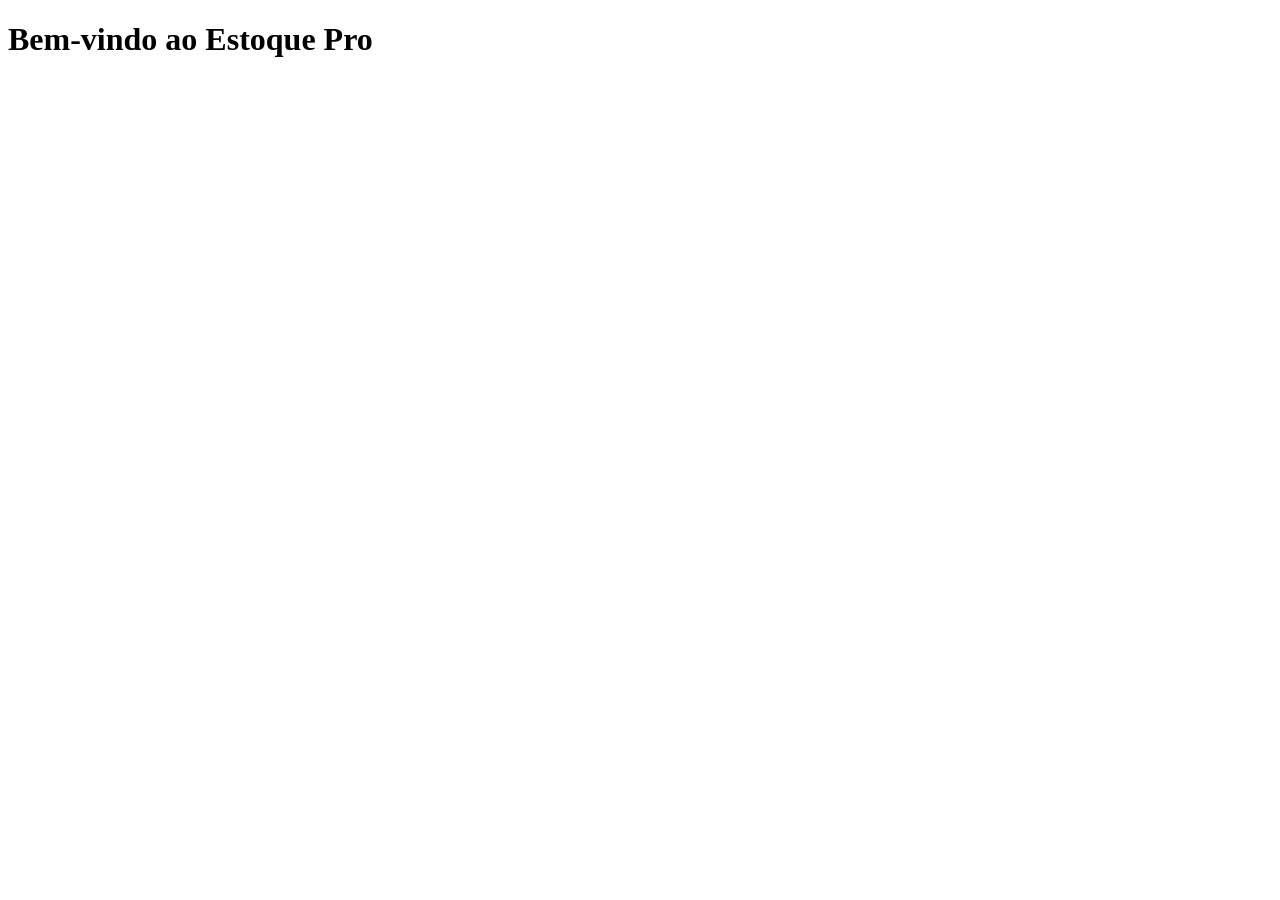
==== index.html @ 166e8562 "Primeiro commit" ====
<!DOCTYPE html>
<html lang="pt-BR">
<head>
    <meta charset="UTF-8">

    <meta name="viewport" content="width=device-width, initial-scale=1.0">

    <title>Estoque Pro</title>

    <link rel="stylesheet" href="style.css">

</head>


<body>
    <h1>Bem-vindo ao Estoque Pro</h1>

    <script src="script.js"></script>

    
</body>


</html>
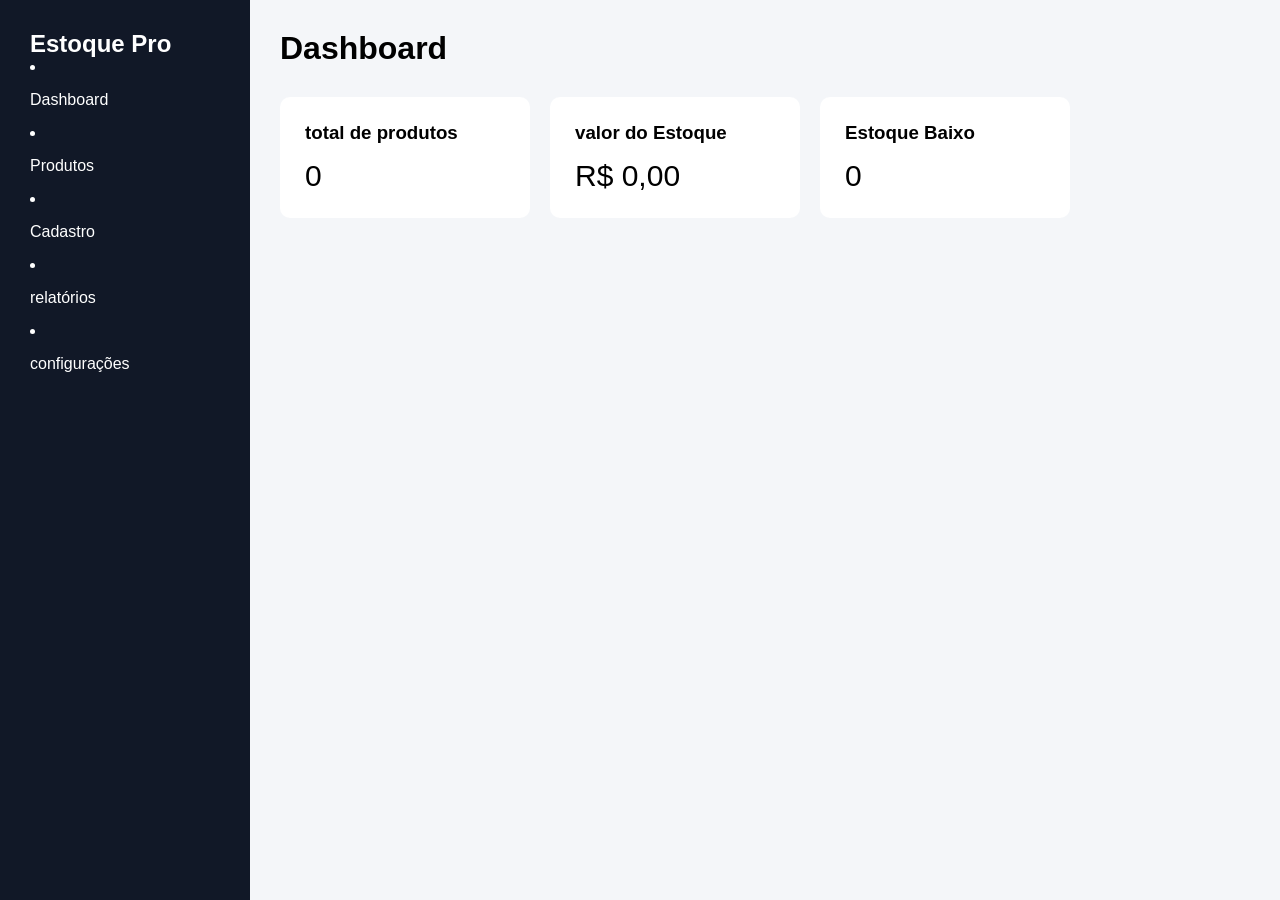
==== commit c281d4ed: "Atualizar layout de dashboard e estilos" ====
--- a/index.html
+++ b/index.html
@@ -7,15 +7,78 @@
 
     <title>Estoque Pro</title>
 
-    <link rel="stylesheet" href="style.css">
+    <link rel="stylesheet" href="css/style.css">
 
 </head>
 
 
 <body>
-    <h1>Bem-vindo ao Estoque Pro</h1>
+    
+    <div class="container">
 
-    <script src="script.js"></script>
+        <aside class="sidebar">
+
+            <h1>Estoque Pro</h1>
+
+            <nav>
+                    <li><a href="#">Dashboard</a></li>
+
+                    <li><a href="#">Produtos</a></li>
+
+                    <li><a href="#">Cadastro</a></li>
+
+                    <li><a href="#">relatórios</a></li>
+
+                    <li><a href="#">configurações</a></li>
+
+                
+            </nav>
+
+            </aside>
+
+            <main class="content">
+
+                <header>
+
+                    <h1>Dashboard</h1>
+
+                </header>
+
+                <section class="cards">
+                    
+                    <div class="card">
+
+                        <h3>total de produtos</h3>
+
+                        <p>0</p>
+
+                        </div>
+
+                        <div class="card">
+
+                            <h3>valor do Estoque</h3>
+
+                            <p>R$ 0,00</p>
+
+                        </div>
+
+
+                        <div class="card">
+
+                            <h3>Estoque Baixo</h3>
+
+                            <p>0</p>
+
+                        </div>
+
+                </section>
+
+            </main>
+
+    </div>
+
+
+    <script src="js/script.js"></script>
 
     
 </body>
--- a/css/style.css
+++ b/css/style.css
@@ -0,0 +1,99 @@
+*{
+
+    margin: 0;
+
+    padding: 0;
+
+    box-sizing: border-box;
+}
+
+
+body{
+
+    font-family: Arial, Helvetica, sans-serif;
+
+    background:#f4f6f9
+
+}
+
+
+.container{
+    
+    display: flex;
+
+    min-height: 100vh;
+
+}
+
+
+.sidebar{
+
+    width:250px;
+
+    background:#111827;
+
+    color:white;
+
+    padding:30px;
+
+}
+
+
+.sidebar h2{
+
+    margin-bottom: 40px;
+
+}
+
+.sidebar a{
+
+    display: block;
+
+    color:white;
+
+    text-decoration: none;
+
+    padding: 15px 0;
+
+}
+
+
+.content{
+
+    flex:1;
+
+    padding: 30px;
+
+}
+
+
+.cards{
+
+    display:flex;
+
+    gap: 20px;
+
+    margin-top: 30px;
+
+}
+
+
+.card{ 
+
+    background: white;
+
+    padding: 25px;
+
+    width: 250px;
+
+    border-radius: 10px;
+
+}
+
+
+.card p{
+
+    font-size: 30px;
+
+    margin-top: 15px;
+}
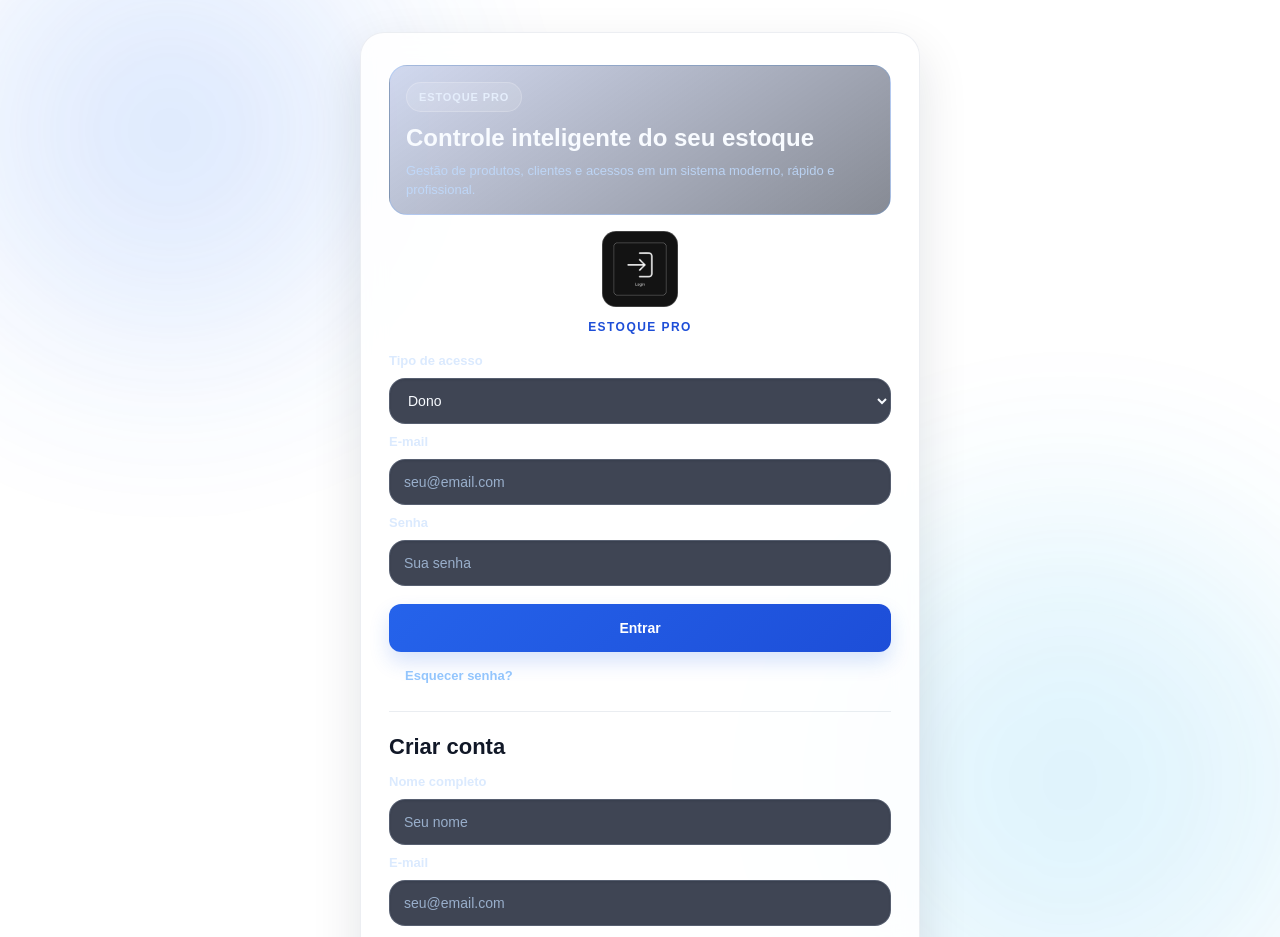
==== commit 0cccde89: "Atualiza Estoque Pro com páginas, relatórios e ícones" ====
--- a/index.html
+++ b/index.html
@@ -2,86 +2,10 @@
 <html lang="pt-BR">
 <head>
     <meta charset="UTF-8">
-
-    <meta name="viewport" content="width=device-width, initial-scale=1.0">
-
+    <meta http-equiv="refresh" content="0; url=pages/index.html">
     <title>Estoque Pro</title>
-
-    <link rel="stylesheet" href="css/style.css">
-
 </head>
-
-
 <body>
-    
-    <div class="container">
-
-        <aside class="sidebar">
-
-            <h1>Estoque Pro</h1>
-
-            <nav>
-                    <li><a href="#">Dashboard</a></li>
-
-                    <li><a href="#">Produtos</a></li>
-
-                    <li><a href="#">Cadastro</a></li>
-
-                    <li><a href="#">relatórios</a></li>
-
-                    <li><a href="#">configurações</a></li>
-
-                
-            </nav>
-
-            </aside>
-
-            <main class="content">
-
-                <header>
-
-                    <h1>Dashboard</h1>
-
-                </header>
-
-                <section class="cards">
-                    
-                    <div class="card">
-
-                        <h3>total de produtos</h3>
-
-                        <p>0</p>
-
-                        </div>
-
-                        <div class="card">
-
-                            <h3>valor do Estoque</h3>
-
-                            <p>R$ 0,00</p>
-
-                        </div>
-
-
-                        <div class="card">
-
-                            <h3>Estoque Baixo</h3>
-
-                            <p>0</p>
-
-                        </div>
-
-                </section>
-
-            </main>
-
-    </div>
-
-
-    <script src="js/script.js"></script>
-
-    
+    <p>Redirecionando para o dashboard...</p>
 </body>
-
-
-</html>+</html>
